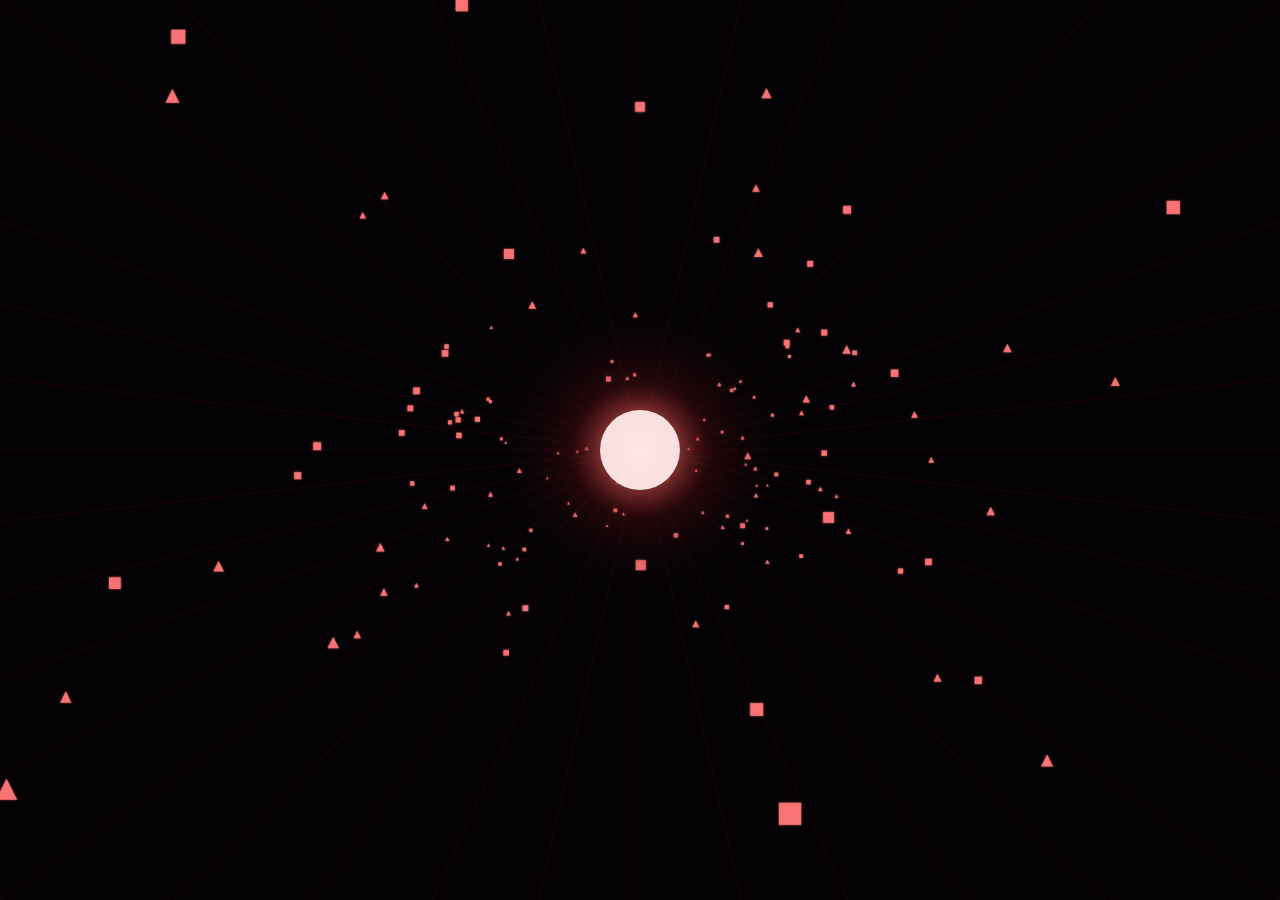
==== index.html @ 7d41ab70 "Add files via upload" ====
<!DOCTYPE html>
<html lang="es">

<head>
    <meta charset="UTF-8">
    <meta name="viewport" content="width=device-width, initial-scale=1.0">
    <title>Incertidumbre</title>

    <link rel="stylesheet" href="style.css">
</head>

<body>

    <!-- Canvas donde se dibuja toda la experiencia -->
    <canvas id="canvas"></canvas>

    <script src="script.js"></script>

</body>

</html>
---- style.css ----
/* Reset */

*{
    margin: 0;
    padding: 0;
    box-sizing: border-box;
}

/* Página */

html,
body{
    touch-action: none;
  overscroll-behavior: none;
  user-select: none;
  -webkit-user-select: none;
    width: 100%;
    height: 100%;
    overflow: hidden;
    background: #0B0A10;
    cursor: grab;
    font-family: Arial, Helvetica, sans-serif;
}

/* Mientras se arrastra */

body:active{
    cursor: grabbing;
}

/* Canvas */

canvas{
  touch-action: none;
    display: block;
    width: 100vw;
    height: 100vh;
    background: radial-gradient(
        circle,
        #120203 0%,
        #090102 45%,
        #050505 100%
    );
}
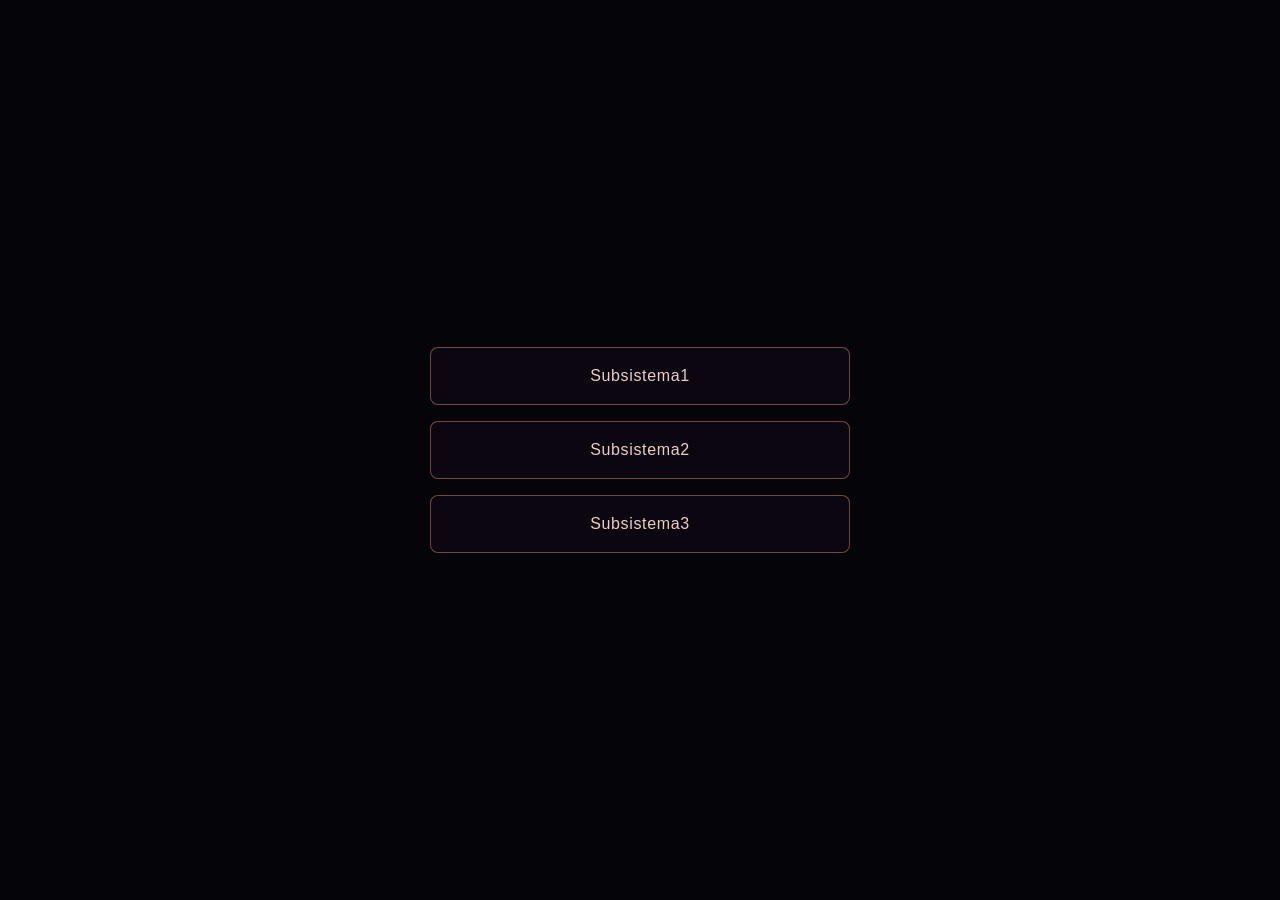
==== commit 254a0d7e: "Add files via upload" ====
--- a/index.html
+++ b/index.html
@@ -1,21 +1,24 @@
 <!DOCTYPE html>
 <html lang="es">
+<head>
+  <meta charset="UTF-8" />
+  <meta name="viewport" content="width=device-width, initial-scale=1.0" />
+  <title>Experiencias</title>
+  <link rel="stylesheet" href="style.css" />
+</head>
+<body class="menu">
+  <main class="lobby">
+    <a href="subsistema1.html" class="lobby-btn">
+      Subsistema1
+    </a>
 
-<head>
-    <meta charset="UTF-8">
-    <meta name="viewport" content="width=device-width, initial-scale=1.0">
-    <title>Incertidumbre</title>
+    <a href="subsistema2.html" class="lobby-btn">
+      Subsistema2
+    </a>
 
-    <link rel="stylesheet" href="style.css">
-</head>
-
-<body>
-
-    <!-- Canvas donde se dibuja toda la experiencia -->
-    <canvas id="canvas"></canvas>
-
-    <script src="script.js"></script>
-
+    <a href="subsistema3.html" class="lobby-btn">
+      Subsistema3
+    </a>
+  </main>
 </body>
-
 </html>
--- a/style.css
+++ b/style.css
@@ -1,44 +1,53 @@
-/* Reset */
-
-*{
-    margin: 0;
-    padding: 0;
-    box-sizing: border-box;
+* {
+  margin: 0;
+  padding: 0;
+  box-sizing: border-box;
 }
 
-/* Página */
-
 html,
-body{
-    touch-action: none;
+body {
+  width: 100%;
+  height: 100%;
+  overflow: hidden;
+  background: #050409;
+  font-family: Arial, Helvetica, sans-serif;
+  touch-action: none;
   overscroll-behavior: none;
   user-select: none;
   -webkit-user-select: none;
-    width: 100%;
-    height: 100%;
-    overflow: hidden;
-    background: #0B0A10;
-    cursor: grab;
-    font-family: Arial, Helvetica, sans-serif;
 }
 
-/* Mientras se arrastra */
-
-body:active{
-    cursor: grabbing;
+canvas {
+  display: block;
+  width: 100vw;
+  height: 100vh;
+  touch-action: none;
 }
 
-/* Canvas */
+.menu {
+  display: grid;
+  place-items: center;
+}
 
-canvas{
-  touch-action: none;
-    display: block;
-    width: 100vw;
-    height: 100vh;
-    background: radial-gradient(
-        circle,
-        #120203 0%,
-        #090102 45%,
-        #050505 100%
-    );
+.lobby {
+  width: min(420px, 86vw);
+  display: grid;
+  gap: 16px;
+}
+
+.lobby-btn {
+  display: grid;
+  place-items: center;
+  height: 58px;
+  color: rgba(255, 225, 215, 0.92);
+  text-decoration: none;
+  border: 1px solid rgba(255, 160, 150, 0.42);
+  background: rgba(14, 8, 18, 0.76);
+  border-radius: 8px;
+  letter-spacing: 0.04em;
+}
+
+.lobby-btn:hover {
+  background: rgba(255, 120, 110, 0.18);
+  border-color: rgba(255, 210, 200, 0.76);
 }
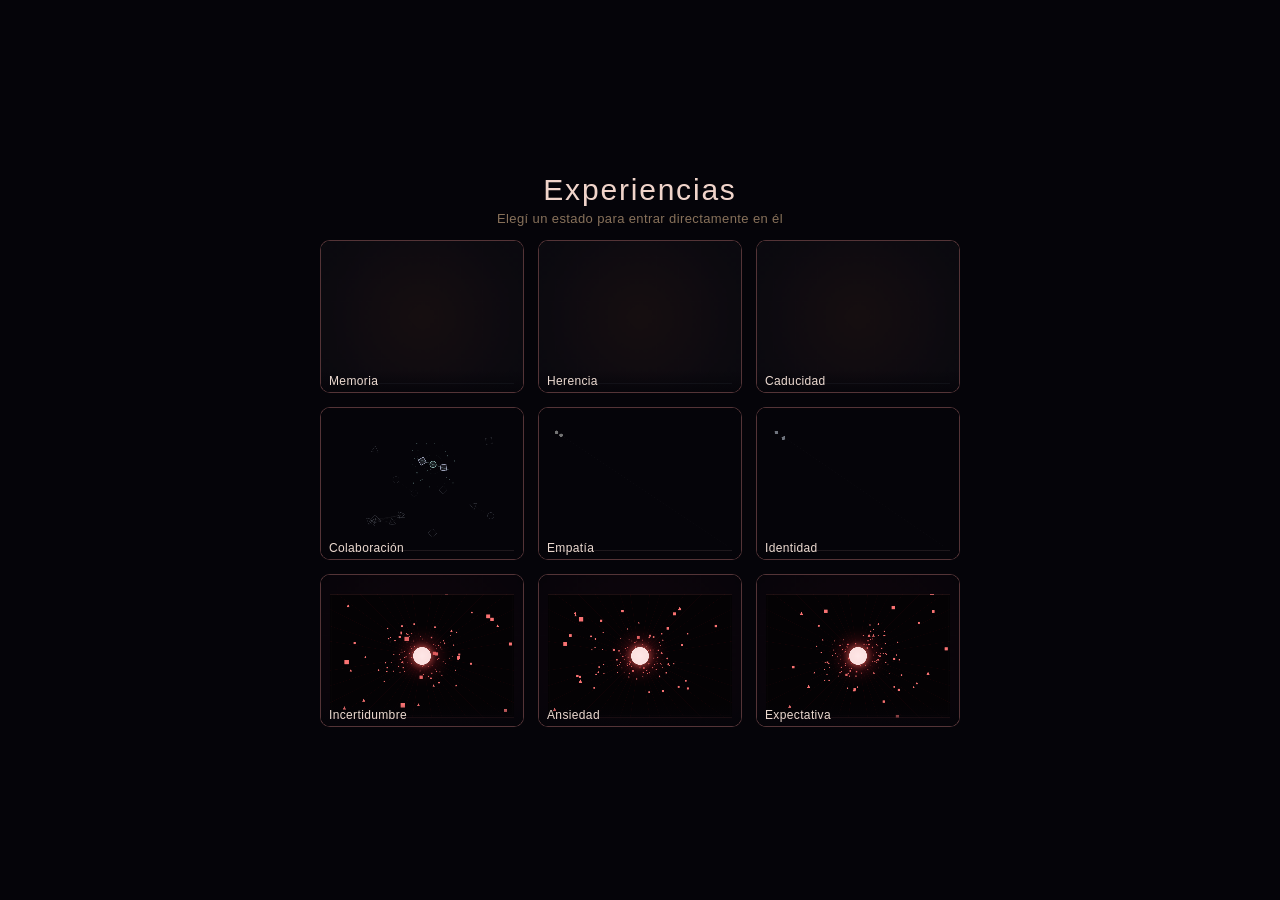
==== commit 70a8daa1: "Add files via upload" ====
--- a/index.html
+++ b/index.html
@@ -1,24 +1,79 @@
-<!DOCTYPE html>
-<html lang="es">
-<head>
-  <meta charset="UTF-8" />
-  <meta name="viewport" content="width=device-width, initial-scale=1.0" />
-  <title>Experiencias</title>
-  <link rel="stylesheet" href="style.css" />
-</head>
-<body class="menu">
-  <main class="lobby">
-    <a href="subsistema1.html" class="lobby-btn">
-      Subsistema1
-    </a>
-
-    <a href="subsistema2.html" class="lobby-btn">
-      Subsistema2
-    </a>
-
-    <a href="subsistema3.html" class="lobby-btn">
-      Subsistema3
-    </a>
-  </main>
-</body>
-</html>+<!DOCTYPE html>
+<html lang="es">
+<head>
+  <meta charset="UTF-8" />
+  <meta name="viewport" content="width=device-width, initial-scale=1.0" />
+  <title>Experiencias</title>
+  <link rel="stylesheet" href="style.css" />
+</head>
+<body class="home">
+  <main class="home-wrap">
+    <h1 class="home-title">Experiencias</h1>
+    <p class="home-subtitle">Elegí un estado para entrar directamente en él</p>
+
+    <div class="grid" id="grid">
+      <!-- Subsistema 1 -->
+      <a class="cell" href="subsistema1.html?estado=memoria">
+        <div class="cell-frame-wrap">
+          <iframe src="subsistema1.html?estado=memoria&mini=1" tabindex="-1" loading="lazy"></iframe>
+        </div>
+        <span class="cell-label">Memoria</span>
+      </a>
+      <a class="cell" href="subsistema1.html?estado=herencia">
+        <div class="cell-frame-wrap">
+          <iframe src="subsistema1.html?estado=herencia&mini=1" tabindex="-1" loading="lazy"></iframe>
+        </div>
+        <span class="cell-label">Herencia</span>
+      </a>
+      <a class="cell" href="subsistema1.html?estado=caducidad">
+        <div class="cell-frame-wrap">
+          <iframe src="subsistema1.html?estado=caducidad&mini=1" tabindex="-1" loading="lazy"></iframe>
+        </div>
+        <span class="cell-label">Caducidad</span>
+      </a>
+
+      <!-- Subsistema 2 -->
+      <a class="cell" href="subsistema2.html?estado=sinergias">
+        <div class="cell-frame-wrap">
+          <iframe src="subsistema2.html?estado=sinergias&mini=1" tabindex="-1" loading="lazy"></iframe>
+        </div>
+        <span class="cell-label">Colaboración</span>
+      </a>
+      <a class="cell" href="subsistema2.html?estado=ramas">
+        <div class="cell-frame-wrap">
+          <iframe src="subsistema2.html?estado=ramas&mini=1" tabindex="-1" loading="lazy"></iframe>
+        </div>
+        <span class="cell-label">Empatía</span>
+      </a>
+      <a class="cell" href="subsistema2.html?estado=ruptura">
+        <div class="cell-frame-wrap">
+          <iframe src="subsistema2.html?estado=ruptura&mini=1" tabindex="-1" loading="lazy"></iframe>
+        </div>
+        <span class="cell-label">Identidad</span>
+      </a>
+
+      <!-- Subsistema 3 -->
+      <a class="cell" href="subsistema3.html?estado=incertidumbre">
+        <div class="cell-frame-wrap">
+          <iframe src="subsistema3.html?estado=incertidumbre&mini=1" tabindex="-1" loading="lazy"></iframe>
+        </div>
+        <span class="cell-label">Incertidumbre</span>
+      </a>
+      <a class="cell" href="subsistema3.html?estado=ansiedad">
+        <div class="cell-frame-wrap">
+          <iframe src="subsistema3.html?estado=ansiedad&mini=1" tabindex="-1" loading="lazy"></iframe>
+        </div>
+        <span class="cell-label">Ansiedad</span>
+      </a>
+      <a class="cell" href="subsistema3.html?estado=expectativa">
+        <div class="cell-frame-wrap">
+          <iframe src="subsistema3.html?estado=expectativa&mini=1" tabindex="-1" loading="lazy"></iframe>
+        </div>
+        <span class="cell-label">Expectativa</span>
+      </a>
+    </div>
+  </main>
+
+  <script src="home.js"></script>
+</body>
+</html>
--- a/style.css
+++ b/style.css
@@ -50,4 +50,160 @@
 .lobby-btn:hover {
   background: rgba(255, 120, 110, 0.18);
   border-color: rgba(255, 210, 200, 0.76);
+}
+
+/* ------------------------------------
+   Home (cuadrícula de estados)
+------------------------------------ */
+.home {
+  overflow-y: auto;
+  display: flex;
+  flex-direction: column;
+  align-items: center;
+  justify-content: center;
+  justify-content: safe center; /* si el navegador no soporta "safe", se ignora esta línea y queda la de arriba */
+  min-height: 100vh;
+}
+
+.home-wrap {
+  width: min(640px, 94vw);
+  margin: 0 auto;
+  padding: clamp(16px, 4vw, 28px) 0 28px;
+  display: grid;
+  gap: 14px;
+}
+
+.home-title {
+  color: rgba(255, 225, 215, 0.94);
+  font-weight: 400;
+  letter-spacing: 0.06em;
+  font-size: clamp(20px, 5vw, 30px);
+  text-align: center;
+}
+
+.home-subtitle {
+  color: rgba(223, 187, 145, 0.6);
+  text-align: center;
+  font-size: clamp(11px, 2.4vw, 13px);
+  letter-spacing: 0.03em;
+  margin-top: -10px;
+  padding: 0 12px;
+}
+
+.grid {
+  display: grid;
+  /* Siempre 3x3 (9 celdas), en cualquier tamaño de pantalla,
+     para que entren sin necesidad de scrollear hacia abajo.
+     El tamaño de cada celda lo da el ancho de .home-wrap. */
+  grid-template-columns: repeat(3, 1fr);
+  gap: clamp(8px, 2vw, 14px);
+}
+
+.cell {
+  position: relative;
+  border: 1px solid rgba(255, 160, 150, 0.3);
+  background: rgba(14, 8, 18, 0.76);
+  border-radius: 10px;
+  padding: 0;
+  overflow: hidden;
+  cursor: pointer;
+  aspect-ratio: 4 / 3;
+  display: block;
+  text-decoration: none;
+  transition: border-color 0.15s ease, transform 0.15s ease;
+}
+
+.cell:hover,
+.cell:focus-visible {
+  border-color: rgba(255, 210, 200, 0.8);
+  transform: translateY(-2px);
+}
+
+.cell-frame-wrap {
+  position: absolute;
+  inset: 0;
+  overflow: hidden;
+}
+
+.cell-frame-wrap iframe {
+  position: absolute;
+  top: 0;
+  left: 0;
+  width: 900px;
+  height: 675px;
+  border: 0;
+  pointer-events: none; /* el click lo maneja el <a> que envuelve todo */
+  transform-origin: top left;
+}
+
+.cell-label {
+  position: absolute;
+  left: 0;
+  right: 0;
+  bottom: 0;
+  padding: 4px 8px;
+  font-size: clamp(9px, 2.6vw, 12px);
+  letter-spacing: 0.03em;
+  color: rgba(255, 235, 225, 0.92);
+  background: linear-gradient(to top, rgba(5, 4, 9, 0.86), rgba(5, 4, 9, 0));
+  text-align: left;
+}
+
+/* ------------------------------------
+   Flechas de navegación entre estados
+   (todos los subsistemas, no solo el
+   subsistema actual). No aparecen en
+   modo miniatura (?mini=1).
+------------------------------------ */
+.nav-arrow {
+  position: fixed;
+  top: 50%;
+  transform: translateY(-50%);
+  width: 46px;
+  height: 46px;
+  border-radius: 50%;
+  border: 1px solid rgba(255, 160, 150, 0.35);
+  background: rgba(14, 8, 18, 0.7);
+  color: rgba(255, 225, 215, 0.92);
+  font-size: 22px;
+  line-height: 1;
+  display: grid;
+  place-items: center;
+  cursor: pointer;
+  z-index: 20;
+  transition: background 0.15s ease, border-color 0.15s ease, transform 0.15s ease;
+}
+
+.nav-arrow:hover,
+.nav-arrow:focus-visible {
+  background: rgba(255, 120, 110, 0.22);
+  border-color: rgba(255, 210, 200, 0.8);
+}
+
+.nav-arrow:active {
+  transform: translateY(-50%) scale(0.94);
+}
+
+.nav-arrow-prev {
+  left: 14px;
+}
+
+.nav-arrow-next {
+  right: 14px;
+}
+
+@media (max-width: 600px) {
+  .nav-arrow {
+    width: 38px;
+    height: 38px;
+    font-size: 18px;
+  }
+
+  .nav-arrow-prev {
+    left: 8px;
+  }
+
+  .nav-arrow-next {
+    right: 8px;
+  }
 }
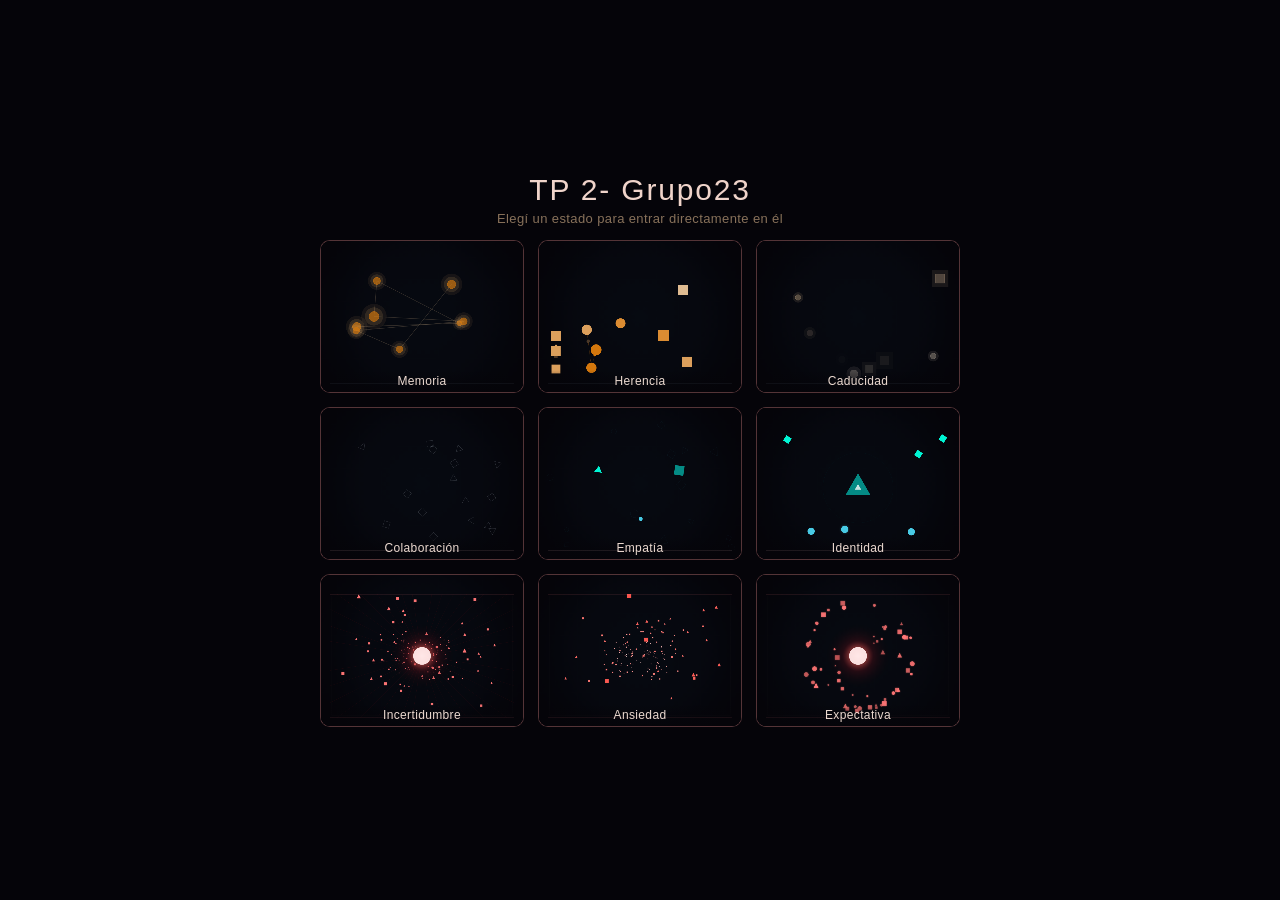
==== commit cc15baf5: "Add files via upload" ====
--- a/index.html
+++ b/index.html
@@ -3,12 +3,12 @@
 <head>
   <meta charset="UTF-8" />
   <meta name="viewport" content="width=device-width, initial-scale=1.0" />
-  <title>Experiencias</title>
+  <title>TP 2- Grupo23</title>
   <link rel="stylesheet" href="style.css" />
 </head>
 <body class="home">
   <main class="home-wrap">
-    <h1 class="home-title">Experiencias</h1>
+    <h1 class="home-title">TP 2- Grupo23</h1>
     <p class="home-subtitle">Elegí un estado para entrar directamente en él</p>
 
     <div class="grid" id="grid">
--- a/style.css
+++ b/style.css
@@ -57,6 +57,8 @@
 ------------------------------------ */
 .home {
   overflow-y: auto;
+  touch-action: pan-y;
+  overscroll-behavior: auto;
   display: flex;
   flex-direction: column;
   align-items: center;
@@ -92,11 +94,28 @@
 
 .grid {
   display: grid;
-  /* Siempre 3x3 (9 celdas), en cualquier tamaño de pantalla,
-     para que entren sin necesidad de scrollear hacia abajo.
-     El tamaño de cada celda lo da el ancho de .home-wrap. */
+  /* Desktop/tablet: siempre 3x3 (9 celdas), para que entren
+     sin necesidad de scrollear hacia abajo. El tamaño de cada
+     celda lo da el ancho de .home-wrap. En mobile pasan a
+     mostrarse en una sola columna (ver media query abajo). */
   grid-template-columns: repeat(3, 1fr);
   gap: clamp(8px, 2vw, 14px);
+}
+
+/* ------------------------------------
+   Lobby responsive en mobile: en vez de
+   3x3, se muestran de a una fila por
+   experiencia (una debajo de la otra).
+------------------------------------ */
+@media (max-width: 600px) {
+  .grid {
+    grid-template-columns: 1fr;
+    gap: 10px;
+  }
+
+  .cell {
+    aspect-ratio: 16 / 9;
+  }
 }
 
 .cell {
@@ -146,7 +165,7 @@
   letter-spacing: 0.03em;
   color: rgba(255, 235, 225, 0.92);
   background: linear-gradient(to top, rgba(5, 4, 9, 0.86), rgba(5, 4, 9, 0));
-  text-align: left;
+  text-align: center;
 }
 
 /* ------------------------------------
@@ -192,6 +211,43 @@
   right: 14px;
 }
 
+/* ------------------------------------
+   Botón "volver al inicio" dentro de
+   una experiencia (solo en escritorio,
+   ver subsystem-nav.js). Va en la
+   esquina superior izquierda para no
+   superponerse con los botones de fase
+   que están centrados arriba.
+------------------------------------ */
+.nav-home {
+  position: fixed;
+  top: 14px;
+  left: 14px;
+  width: 40px;
+  height: 40px;
+  border-radius: 50%;
+  border: 1px solid rgba(255, 160, 150, 0.35);
+  background: rgba(14, 8, 18, 0.7);
+  color: rgba(255, 225, 215, 0.92);
+  font-size: 18px;
+  line-height: 1;
+  display: grid;
+  place-items: center;
+  cursor: pointer;
+  z-index: 20;
+  transition: background 0.15s ease, border-color 0.15s ease, transform 0.15s ease;
+}
+
+.nav-home:hover,
+.nav-home:focus-visible {
+  background: rgba(255, 120, 110, 0.22);
+  border-color: rgba(255, 210, 200, 0.8);
+}
+
+.nav-home:active {
+  transform: scale(0.94);
+}
+
 @media (max-width: 600px) {
   .nav-arrow {
     width: 38px;
